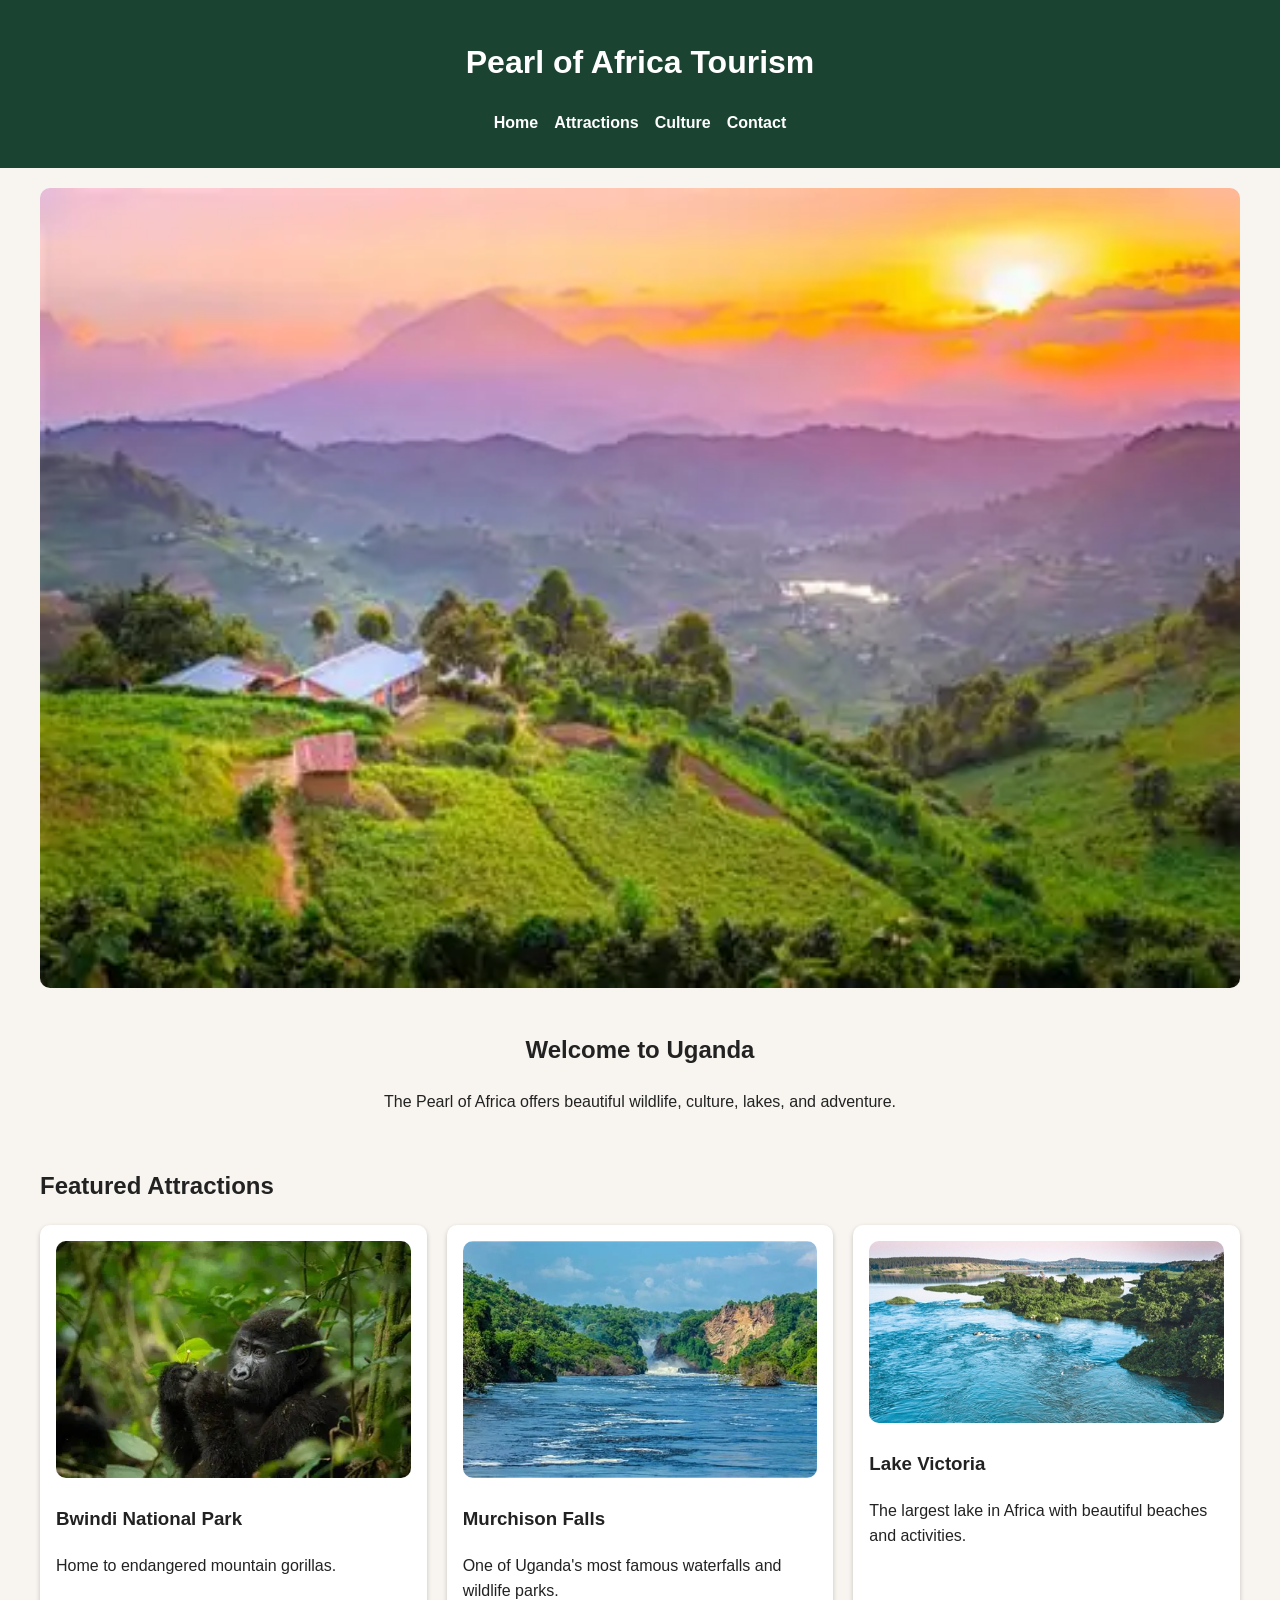
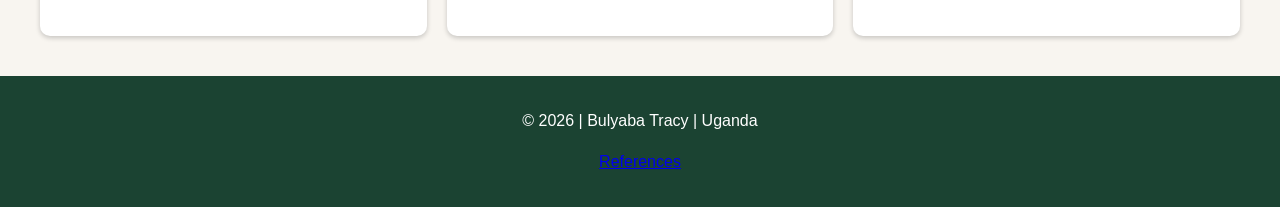
==== project/index.html @ 25349e01 "attractions" ====
<!DOCTYPE html>
</head>

<head>
    <meta charset="UTF-8">
    <meta name="viewport" content="width=device-width, initial-scale=1.0">
    <title>Tourist Attractions</title>
    <meta name="description" content="Discover tourist attractions and national parks in Uganda.">
    <meta name="author" content="Bulyaba Tracy">

    <link rel="stylesheet" type="text/css" href="styles/project.css">

    <script src="scripts/project.js" defer></script>
</head>

<body>

    <header>
        <h1>Pearl of Africa Tourism</h1>

        <nav>
            <ul class="navigation">
                <li><a href="index.html">Home</a></li>
                <li><a href="attractions.html">Attractions</a></li>
                <li><a href="culture.html">Culture</a></li>
                <li><a href="contact.html">Contact</a></li>
            </ul>
        </nav>
    </header>

    <main>

        <section class="hero">
            <img src="images/uganda.webp" alt="Uganda Landscape">

            <div class="hero-text">
                <h2>Welcome to Uganda</h2>
                <p>The Pearl of Africa offers beautiful wildlife, culture, lakes, and adventure.</p>
            </div>
        </section>

        <section>
            <h2>Featured Attractions</h2>

            <div class="grid">

                <article class="card">
                    <img src="images/Bwindi.webp" alt="Bwindi National Park">
                    <h3>Bwindi National Park</h3>
                    <p>Home to endangered mountain gorillas.</p>
                </article>

                <article class="card">
                    <img src="images/murchsonfalls.webp" alt="Murchison Falls">
                    <h3>Murchison Falls</h3>
                    <p>One of Uganda's most famous waterfalls and wildlife parks.</p>
                </article>

                <article class="card">
                    <img src="images/Lake Victoria.jpg" alt="Lake Victoria">
                    <h3>Lake Victoria</h3>
                    <p>The largest lake in Africa with beautiful beaches and activities.</p>
                </article>

            </div>
        </section>

        <section>
            <h2 id="welcome"></h2>
        </section>

    </main>

    <footer>
        <p>&copy; 2026 | Bulyaba Tracy | Uganda</p>
        <p><a href="references.html">References</a></p>
    </footer>

</body>

</html>
---- project/styles/project.css ----
body {
    font-family: 'Open Sans', sans-serif;
    margin: 0;
    background-color: #F8F5F0;
    color: #222222;
    line-height: 1.6;
}

header,
footer {
    background-color: #1B4332;
    color: white;
    text-align: center;
    padding: 1rem;
}

nav ul {
    list-style: none;
    display: flex;
    justify-content: center;
    gap: 1rem;
    padding: 0;
}

nav a {
    color: white;
    text-decoration: none;
    font-weight: bold;
}

main {
    padding: 20px;
    max-width: 1200px;
    margin: auto;
}

.hero img {
    width: 100%;
    border-radius: 10px;
}

.hero-text {
    text-align: center;
    padding: 1rem;
}

.grid {
    display: grid;
    grid-template-columns: repeat(auto-fit, minmax(250px, 1fr));
    gap: 20px;
}

.card {
    background-color: white;
    padding: 1rem;
    border-radius: 10px;
    box-shadow: 0 2px 5px rgba(0, 0, 0, 0.2);
}

.card img {
    width: 100%;
    border-radius: 10px;
}

form {
    display: grid;
    gap: 1rem;
    background-color: white;
    padding: 20px;
    border-radius: 10px;
}
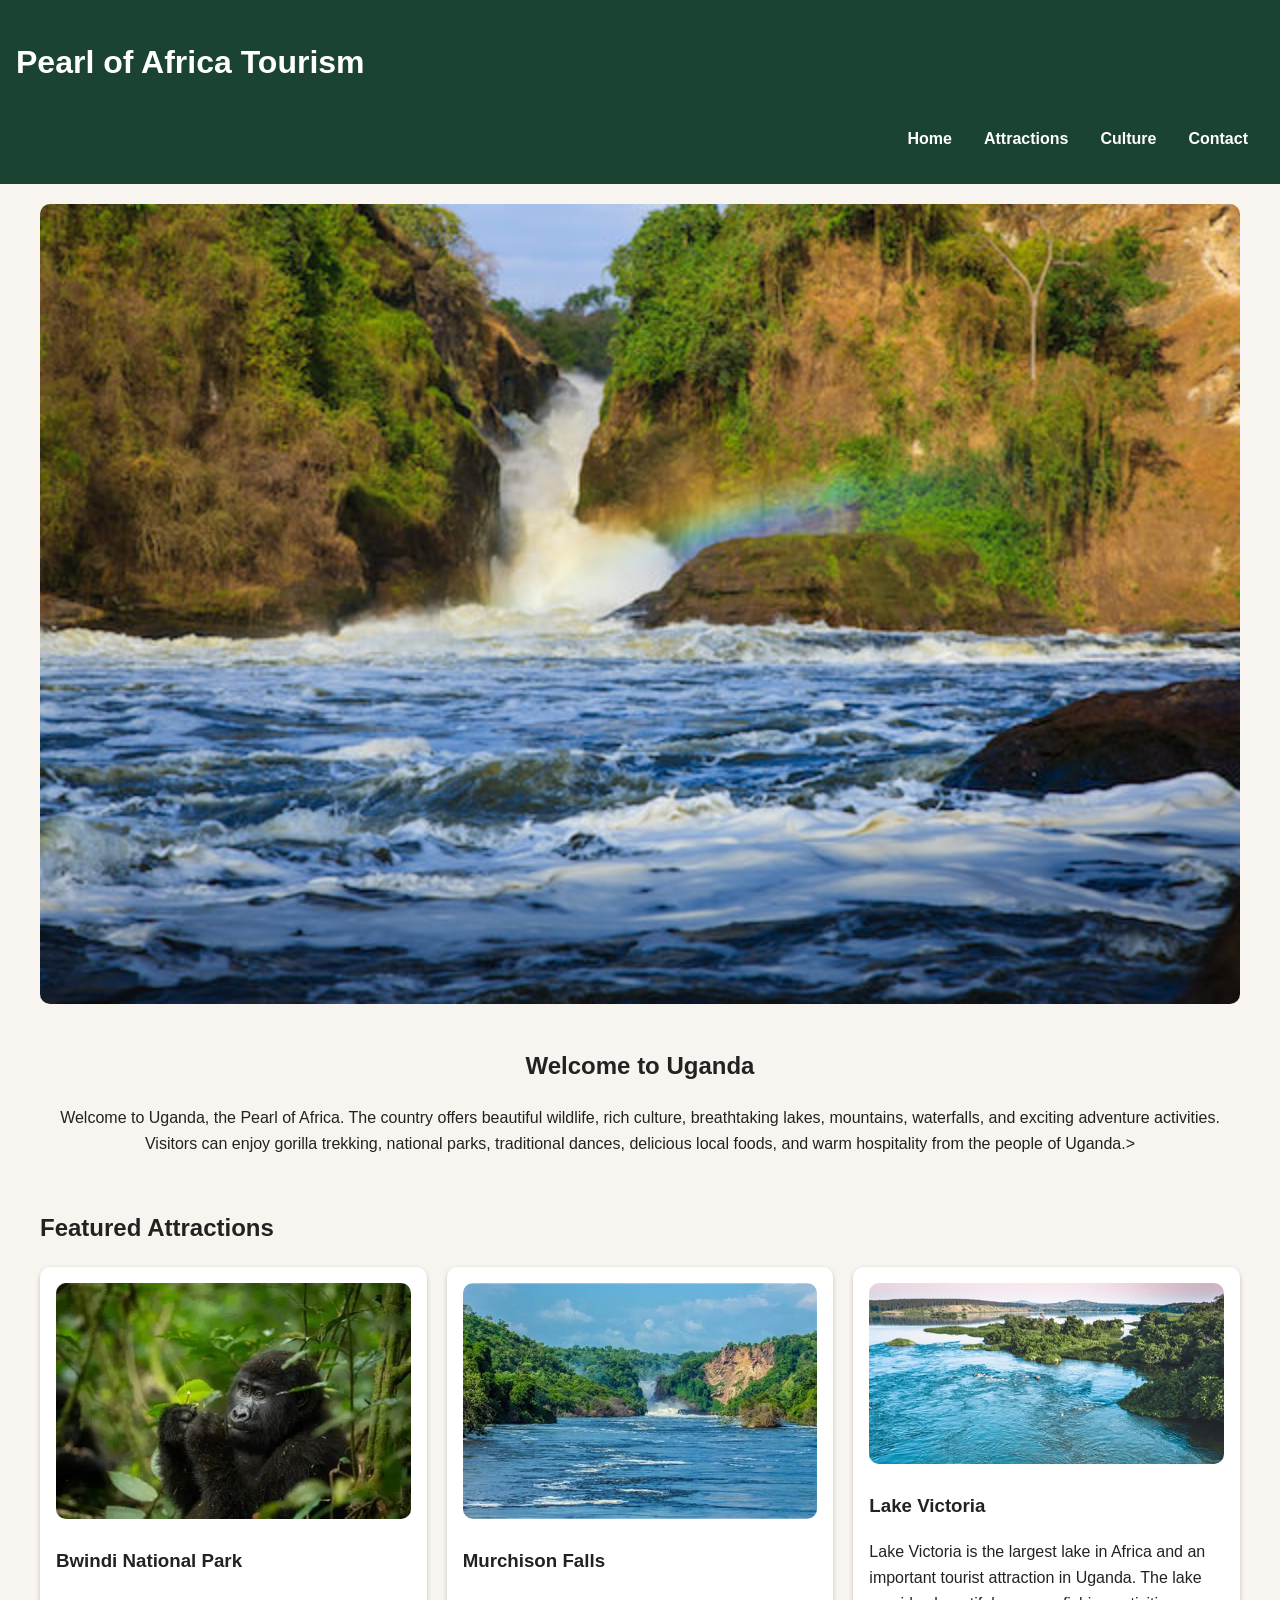
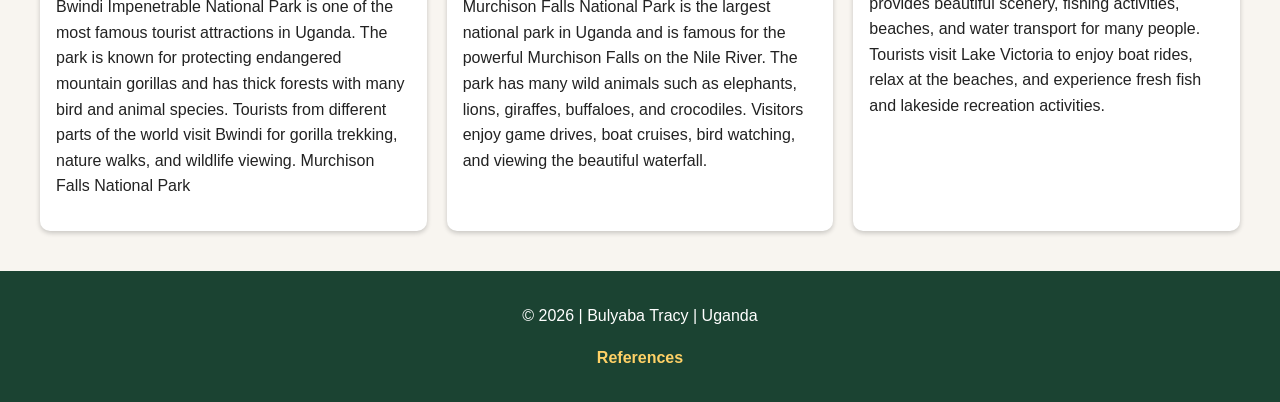
==== commit 8f63607a: "projects" ====
--- a/project/index.html
+++ b/project/index.html
@@ -1,11 +1,15 @@
 <!DOCTYPE html>
-</head>
+<html lang="en">
 
 <head>
     <meta charset="UTF-8">
     <meta name="viewport" content="width=device-width, initial-scale=1.0">
-    <title>Tourist Attractions</title>
-    <meta name="description" content="Discover tourist attractions and national parks in Uganda.">
+
+    <title>Pearl of Africa Tourism</title>
+
+    <meta name="description"
+        content="Explore Uganda tourism, wildlife, culture, lakes, waterfalls, and tourist attractions.">
+
     <meta name="author" content="Bulyaba Tracy">
 
     <link rel="stylesheet" type="text/css" href="styles/project.css">
@@ -31,11 +35,15 @@
     <main>
 
         <section class="hero">
-            <img src="images/uganda.webp" alt="Uganda Landscape">
+            <img src="images/uganda.jpg" alt="Uganda Landscape" loading="lazy">
 
             <div class="hero-text">
                 <h2>Welcome to Uganda</h2>
-                <p>The Pearl of Africa offers beautiful wildlife, culture, lakes, and adventure.</p>
+                <p>Welcome to Uganda, the Pearl of Africa. The country offers beautiful wildlife, rich culture,
+                    breathtaking lakes, mountains, waterfalls, and exciting adventure activities. Visitors can enjoy
+                    gorilla trekking, national parks, traditional dances, delicious local foods, and warm hospitality
+                    from the people of Uganda.>
+                </p>
             </div>
         </section>
 
@@ -45,21 +53,32 @@
             <div class="grid">
 
                 <article class="card">
-                    <img src="images/Bwindi.webp" alt="Bwindi National Park">
+                    <img src="images/Bwindi.webp" alt="Bwindi National Park" loading="lazy">
                     <h3>Bwindi National Park</h3>
-                    <p>Home to endangered mountain gorillas.</p>
+                    <p>Bwindi Impenetrable National Park is one of the most famous tourist attractions in Uganda. The
+                        park is known for protecting endangered mountain gorillas and has thick forests with many bird
+                        and animal species. Tourists from different parts of the world visit Bwindi for gorilla
+                        trekking, nature walks, and wildlife viewing.
+
+                        Murchison Falls National Park</p>
                 </article>
 
                 <article class="card">
-                    <img src="images/murchsonfalls.webp" alt="Murchison Falls">
+                    <img src="images/murchsonfalls.webp" alt="Murchison Falls" loading="lazy">
                     <h3>Murchison Falls</h3>
-                    <p>One of Uganda's most famous waterfalls and wildlife parks.</p>
+                    <p>Murchison Falls National Park is the largest national park in Uganda and is famous for the
+                        powerful Murchison Falls on the Nile River. The park has many wild animals such as elephants,
+                        lions, giraffes, buffaloes, and crocodiles. Visitors enjoy game drives, boat cruises, bird
+                        watching, and viewing the beautiful waterfall.</p>
                 </article>
 
                 <article class="card">
-                    <img src="images/Lake Victoria.jpg" alt="Lake Victoria">
+                    <img src="images/Lake Victoria.jpg" alt="Lake Victoria" loading="lazy">
                     <h3>Lake Victoria</h3>
-                    <p>The largest lake in Africa with beautiful beaches and activities.</p>
+                    <p>Lake Victoria is the largest lake in Africa and an important tourist attraction in Uganda. The
+                        lake provides beautiful scenery, fishing activities, beaches, and water transport for many
+                        people. Tourists visit Lake Victoria to enjoy boat rides, relax at the beaches, and experience
+                        fresh fish and lakeside recreation activities.</p>
                 </article>
 
             </div>
--- a/project/styles/project.css
+++ b/project/styles/project.css
@@ -1,31 +1,53 @@
+:root {
+    --primary-color: #1B4332;
+    --background-color: #F8F5F0;
+    --text-color: #222222;
+    --card-color: white;
+    --shadow: 0 2px 5px rgba(0, 0, 0, 0.2);
+
+    --heading-font: 'Poppins', sans-serif;
+    --body-font: 'Open Sans', sans-serif;
+}
+
 body {
-    font-family: 'Open Sans', sans-serif;
+    font-family: var(--body-font);
     margin: 0;
-    background-color: #F8F5F0;
-    color: #222222;
+    background-color: var(--background-color);
+    color: var(--text-color);
     line-height: 1.6;
 }
 
-header,
-footer {
-    background-color: #1B4332;
+header {
+    background-color: var(--primary-color);
     color: white;
-    text-align: center;
     padding: 1rem;
 }
 
-nav ul {
+nav {
+    width: 100%;
+    display: flex;
+    justify-content: flex-end;
+}
+
+.navigation {
+    display: flex;
+    flex-direction: row;
     list-style: none;
-    display: flex;
-    justify-content: center;
-    gap: 1rem;
+    margin: 0;
     padding: 0;
 }
 
-nav a {
+.navigation a {
+    display: block;
+    padding: 1rem;
+    text-decoration: none;
     color: white;
-    text-decoration: none;
     font-weight: bold;
+}
+
+.navigation a:hover,
+.navigation a:focus {
+    background-color: var(--primary-color);
 }
 
 main {
@@ -51,10 +73,10 @@
 }
 
 .card {
-    background-color: white;
+    background-color: var(--card-color);
     padding: 1rem;
     border-radius: 10px;
-    box-shadow: 0 2px 5px rgba(0, 0, 0, 0.2);
+    box-shadow: var(--shadow);
 }
 
 .card img {
@@ -65,7 +87,24 @@
 form {
     display: grid;
     gap: 1rem;
-    background-color: white;
+    background-color: var(--card-color);
     padding: 20px;
     border-radius: 10px;
+}
+
+footer {
+    background-color: var(--primary-color);
+    color: white;
+    text-align: center;
+    padding: 1rem;
+}
+
+footer a {
+    color: #FFD166;
+    text-decoration: none;
+    font-weight: bold;
+}
+
+footer a:hover {
+    color: white;
 }
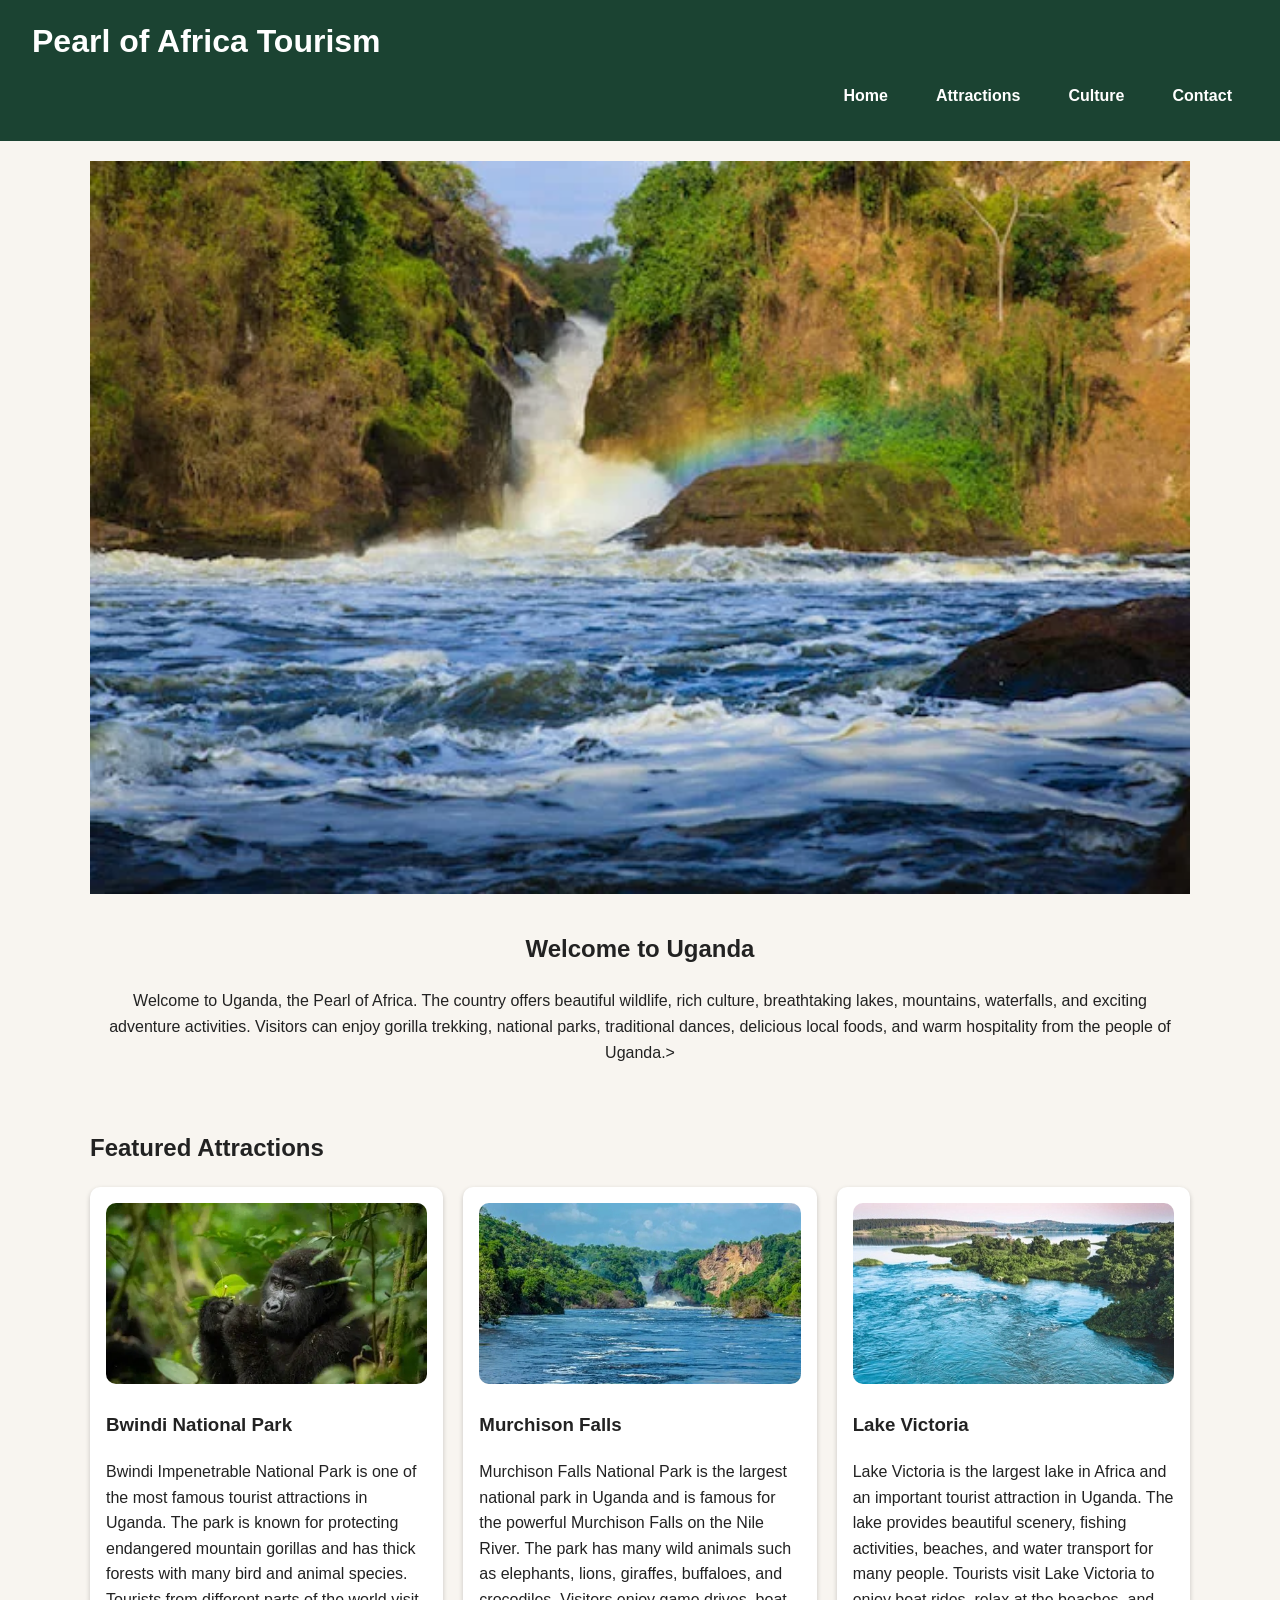
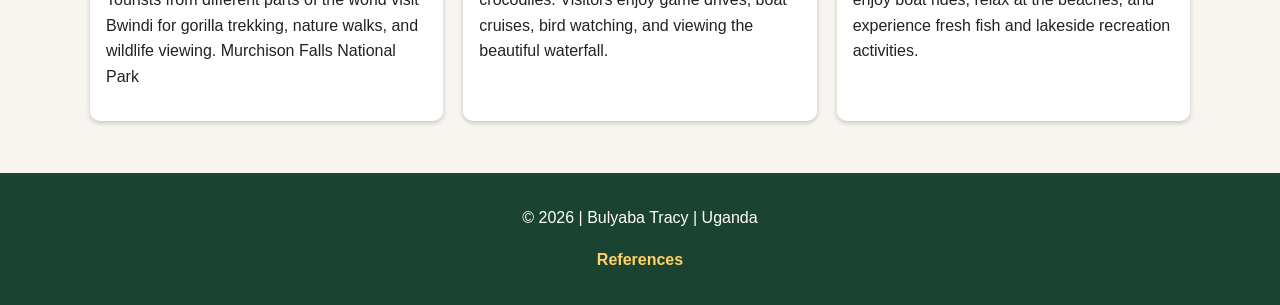
==== commit 7887263b: "natural" ====
--- a/project/index.html
+++ b/project/index.html
@@ -15,6 +15,11 @@
     <link rel="stylesheet" type="text/css" href="styles/project.css">
 
     <script src="scripts/project.js" defer></script>
+
+    <link rel="preconnect" href="https://fonts.googleapis.com">
+    <link rel="preconnect" href="https://fonts.gstatic.com" crossorigin>
+
+
 </head>
 
 <body>
@@ -35,7 +40,7 @@
     <main>
 
         <section class="hero">
-            <img src="images/uganda.jpg" alt="Uganda Landscape" loading="lazy">
+            <img src="images/uganda.webp" alt="Uganda Landscape" width="1200" height="800" fetchpriority="high">
 
             <div class="hero-text">
                 <h2>Welcome to Uganda</h2>
@@ -73,7 +78,7 @@
                 </article>
 
                 <article class="card">
-                    <img src="images/Lake Victoria.jpg" alt="Lake Victoria" loading="lazy">
+                    <img src="images/Lake-Victoria.webp" alt="Lake Victoria" loading="lazy">
                     <h3>Lake Victoria</h3>
                     <p>Lake Victoria is the largest lake in Africa and an important tourist attraction in Uganda. The
                         lake provides beautiful scenery, fishing activities, beaches, and water transport for many
--- a/project/styles/project.css
+++ b/project/styles/project.css
@@ -1,8 +1,9 @@
 :root {
     --primary-color: #1B4332;
+    --secondary-color: #2D6A4F;
     --background-color: #F8F5F0;
     --text-color: #222222;
-    --card-color: white;
+    --card-color: #FFFFFF;
     --shadow: 0 2px 5px rgba(0, 0, 0, 0.2);
 
     --heading-font: 'Poppins', sans-serif;
@@ -17,11 +18,20 @@
     line-height: 1.6;
 }
 
+/* HEADER */
+
 header {
     background-color: var(--primary-color);
     color: white;
-    padding: 1rem;
-}
+    padding: 1rem 2rem;
+}
+
+header h1 {
+    margin: 0;
+    font-family: var(--heading-font);
+}
+
+/* NAVIGATION */
 
 nav {
     width: 100%;
@@ -37,34 +47,61 @@
     padding: 0;
 }
 
+.navigation li {
+    margin-left: 1rem;
+}
+
 .navigation a {
     display: block;
     padding: 1rem;
     text-decoration: none;
     color: white;
     font-weight: bold;
+    transition: background-color 0.3s ease;
 }
 
 .navigation a:hover,
 .navigation a:focus {
-    background-color: var(--primary-color);
-}
+    background-color: var(--secondary-color);
+    border-radius: 5px;
+}
+
+/* MAIN CONTENT */
 
 main {
+    max-width: 1100px;
+    margin: 0 auto;
     padding: 20px;
-    max-width: 1200px;
-    margin: auto;
-}
-
-.hero img {
+}
+
+section {
+    margin-bottom: 2rem;
+}
+
+.hero,
+.grid,
+form {
     width: 100%;
-    border-radius: 10px;
-}
+}
+
+/* HERO */
 
 .hero-text {
     text-align: center;
     padding: 1rem;
 }
+
+.hero-text h2 {
+    font-family: var(--heading-font);
+}
+
+.hero img {
+    max-width: 100%;
+    height: auto;
+    display: block;
+}
+
+/* GRID LAYOUT */
 
 .grid {
     display: grid;
@@ -72,17 +109,34 @@
     gap: 20px;
 }
 
+/* CARDS */
+
 .card {
     background-color: var(--card-color);
     padding: 1rem;
     border-radius: 10px;
     box-shadow: var(--shadow);
+    transition: transform 0.3s ease;
+}
+
+.card:hover {
+    transform: scale(1.02);
 }
 
 .card img {
     width: 100%;
     border-radius: 10px;
-}
+    aspect-ratio: 16 / 9;
+    object-fit: cover;
+}
+
+
+.card h2,
+.card h3 {
+    font-family: var(--heading-font);
+}
+
+/* FORM */
 
 form {
     display: grid;
@@ -90,7 +144,30 @@
     background-color: var(--card-color);
     padding: 20px;
     border-radius: 10px;
-}
+    box-shadow: var(--shadow);
+}
+
+input,
+textarea,
+button {
+    padding: 10px;
+    font-size: 1rem;
+    font-family: var(--body-font);
+}
+
+button {
+    background-color: var(--primary-color);
+    color: white;
+    border: none;
+    cursor: pointer;
+    transition: background-color 0.3s ease;
+}
+
+button:hover {
+    background-color: var(--secondary-color);
+}
+
+/* FOOTER */
 
 footer {
     background-color: var(--primary-color);
@@ -107,4 +184,30 @@
 
 footer a:hover {
     color: white;
+}
+
+/* RESPONSIVE DESIGN */
+
+@media screen and (max-width: 768px) {
+
+    nav {
+        justify-content: center;
+    }
+
+    .navigation {
+        flex-direction: column;
+        align-items: center;
+    }
+
+    .navigation li {
+        margin-left: 0;
+    }
+
+    header {
+        text-align: center;
+    }
+
+    main {
+        padding: 15px;
+    }
 }
